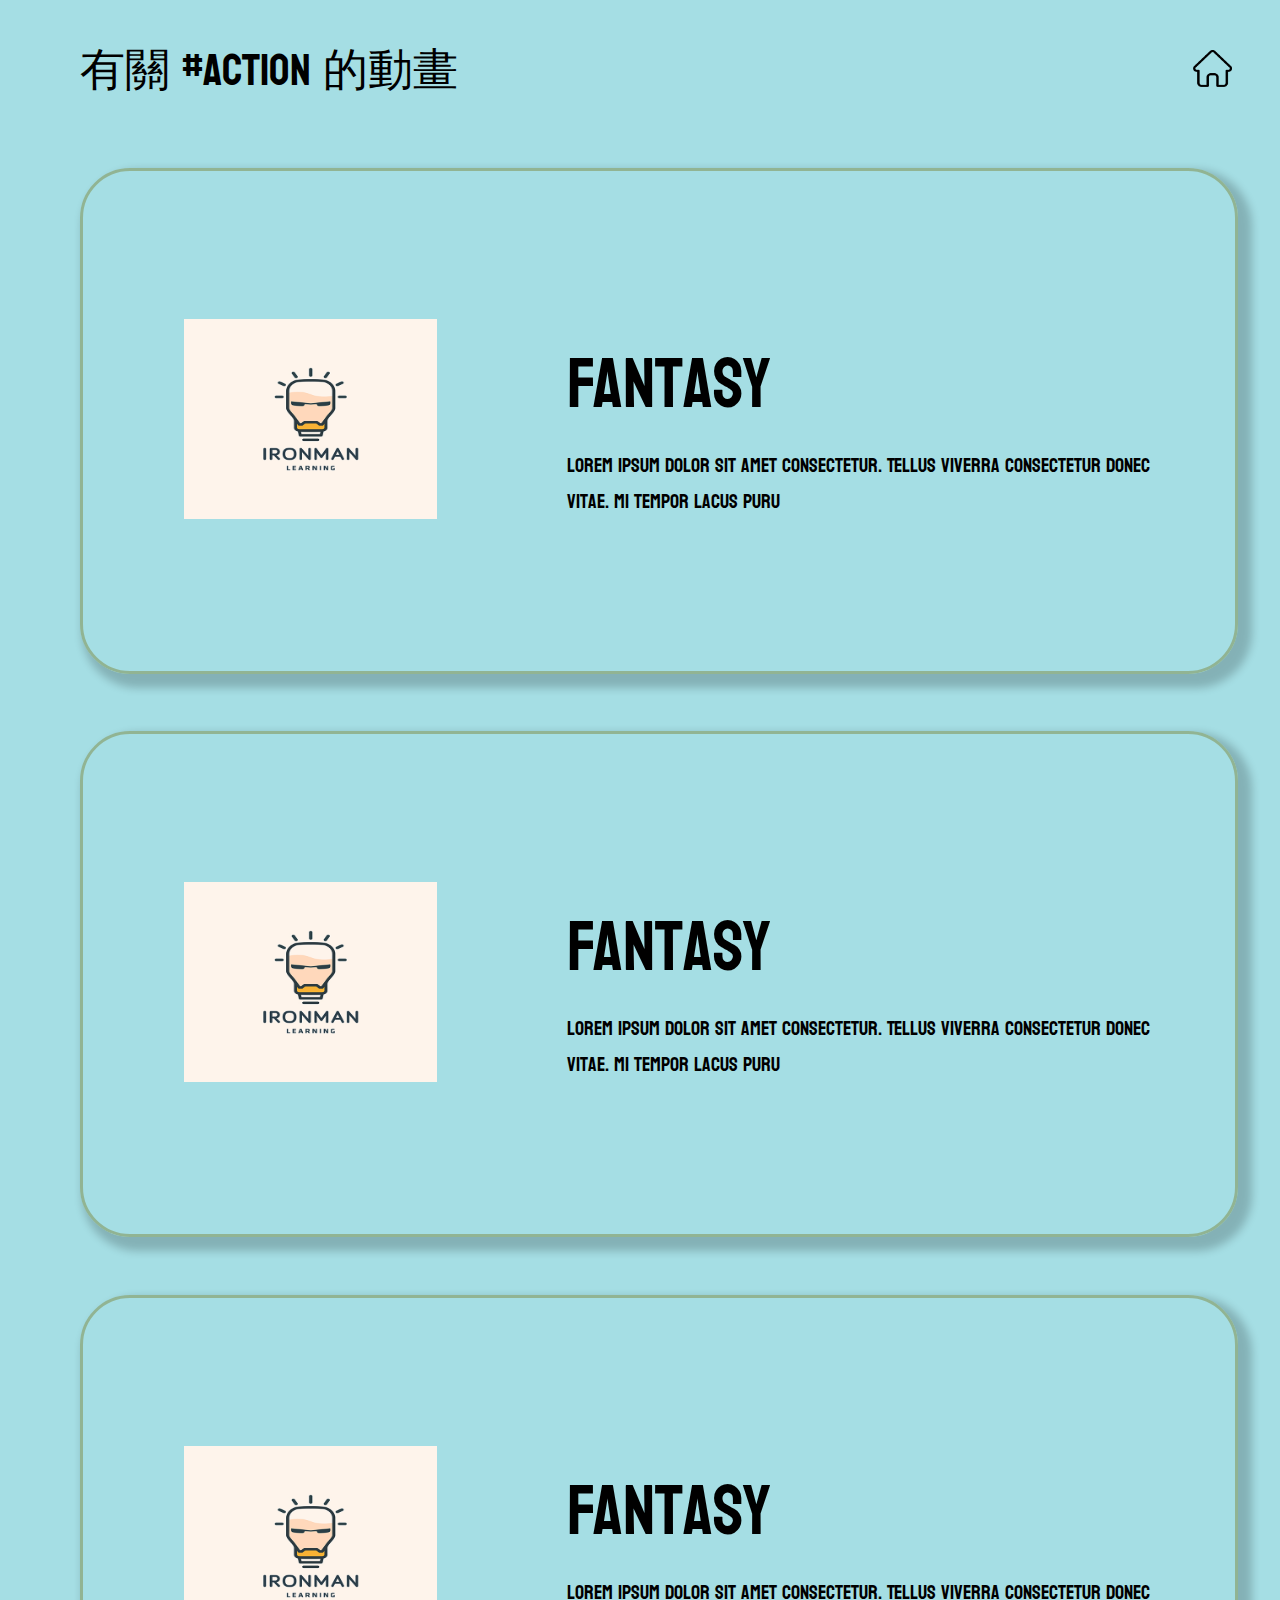
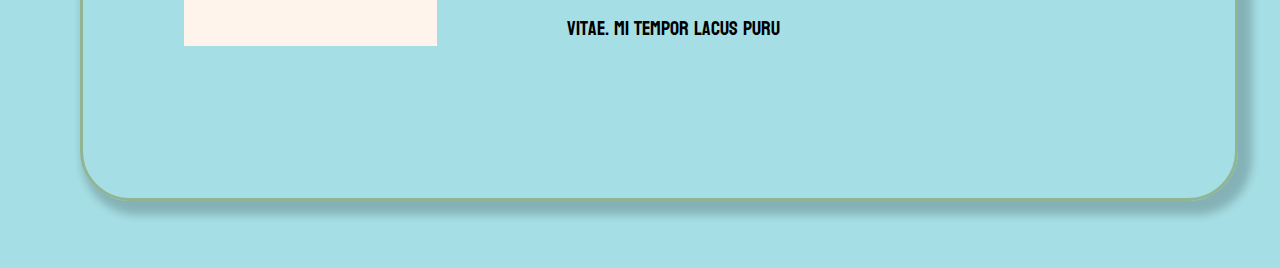
==== action/action.html @ 7a48757f "Add files via upload" ====
<!DOCTYPE html>
<html lang="en">
<head>
    <meta charset="UTF-8">
    <meta name="viewport" content="width=device-width, initial-scale=1.0">
    <link rel="stylesheet" href="https://fonts.googleapis.com/css?family=Bayon">
    <link rel="stylesheet" href="https://fonts.googleapis.com/css?family=Noto Sans">
    <link rel="stylesheet" href="action.css">
    <title>Document</title>
</head>
<body class ="container">
    <div class ="header">
        <div class="text">
            有關 #action 的動畫
        </div>
        <div >
            <a href="../index.html">
                <img
                src="../image/home.png"
                class ="pic"
                />
            </a>
        </div>
    </div>
    <div class ="body">
        <div class ="bodybody">
            <span>
                <img
                src="../image/test.jpg"
                class ="bodypic"
                />
            </span>
            <span class ="bodytxt">
                <a class ="title">
                    Fantasy
                </a>
                <a class ="content">
                    Lorem ipsum dolor sit amet consectetur. Tellus viverra consectetur donec vitae. 
                    Mi tempor lacus puru
                </a>
            </span>
        </div>
        <div class ="bodybody">
            <span>
                <img
                src="../image/test.jpg"
                class ="bodypic"
                />
            </span>
            <span class ="bodytxt">
                <a class ="title">
                    Fantasy
                </a>
                <a class ="content">
                    Lorem ipsum dolor sit amet consectetur. Tellus viverra consectetur donec vitae. 
                    Mi tempor lacus puru
                </a>
            </span>
        </div>
        <div class ="bodybody">
            <span>
                <img
                src="../image/test.jpg"
                class ="bodypic"
                />
            </span>
            <span class ="bodytxt">
                <a class ="title">
                    Fantasy
                </a>
                <a class ="content">
                    Lorem ipsum dolor sit amet consectetur. Tellus viverra consectetur donec vitae. 
                    Mi tempor lacus puru
                </a>
            </span>
        </div>
    </div>
    <!-- <div class ="footer" style="background-color:#9a1919">
    </div> -->
</body>
</html>
---- action/action.css ----
.container{
    margin:30px 80px 0px 80px;
    width:90%;
    background-color:#A5DEE4;
    /* justify-content: center;  
    align-items: center;       */
}

.header{
    height:80px; 
    width:100%; 
    display: flex;
    justify-content: space-between;  
    align-items: center; 
    .text{
        font-size:45px; 
        margin:0px 5% 0px 0px;
        font-family: bayon, monospace;
        height:54px; 
        width:35%;
        display: flex;
        justify-content: flex-start; 
        align-items: center; 
    }
    .pic{
        width: 39px; 
        height: 37px; 
    }
}
@media (max-width:1050px){
    .header{
        height:150px; 
        width:100%; 
        display: flex;
        justify-content: space-between; 
        align-items: center; 
        .text{
            font-size:45px; 
            margin:0px 5% 0px 0px;
            font-family: bayon, monospace;
            height:54px; 
            width:55%;
            display: flex;
            justify-content: flex-start; 
            align-items: center; 
        }
        .pic{
            width: 39px; 
            height: 37px; 
        }
    }
}

.body{
    height:1700px; 
    width:100%; 
    justify-content: center;  
    align-items: center; 
}
@media (max-width:1200px){
    .body{
        height:2300px; 
        width:100%; 
        justify-content: center;  
        align-items: center; 
    }
}

.bodybody{
    height:500px; 
    width:100%; 
    display: flex;
    justify-content: space-around;  
    align-items: center; 
    margin:5% 0px 0px 0px;
    border-radius:50px;
    border:3px solid #91B493;
    box-shadow: 8px 8px 8px 6px rgba(0, 0, 0, 0.2);
    .bodypic{
        width: 253.2px; 
        height: 200px;
        margin:0px 20% 0px 40%;
    } 
    .bodytxt{
        display: flex;
        flex-wrap:wrap;
        flex-direction: column;
        justify-content: center;  
        align-items: space-around; 
        margin:0px 5% 0px 20%;
    }
}

.title{
    font-size:70px;
    font-family:'Bayon' ;
    color:#000000;
}

.content{
    font-size:20px;
    font-family:'Bayon' ;
    color:#000000;
}

@media (max-width:1200px){
    .bodybody{
        height:700px; 
        width:100%; 
        justify-content: center;  
        align-items: center; 
    }
}

.bodycontent{
    height:450px; 
    margin:0px 0px 40px 0px;
    width:100%; 
    display: flex;
    justify-content: flex-start;  
    align-items: center; 
    
}

@media (max-width:1200px){
    .bodycontent{
        height:850px; 
        margin:0px 0px 20px 0px;
        width:100%; 
        display: flex;
        justify-content: flex-start;   
        align-items: center; 
        .title{
            justify-content: center;  
            align-items: center; 
        }
    }
    .bodypic{
        justify-content: center;  
        align-items: center; 
        width: 317px; 
        height:213px;
        margin:0px 0px 0px 4%;
    } 
}

.footer{
    height:495px; 
    width:100%; 
    justify-content: center;  
    align-items: center; 
}
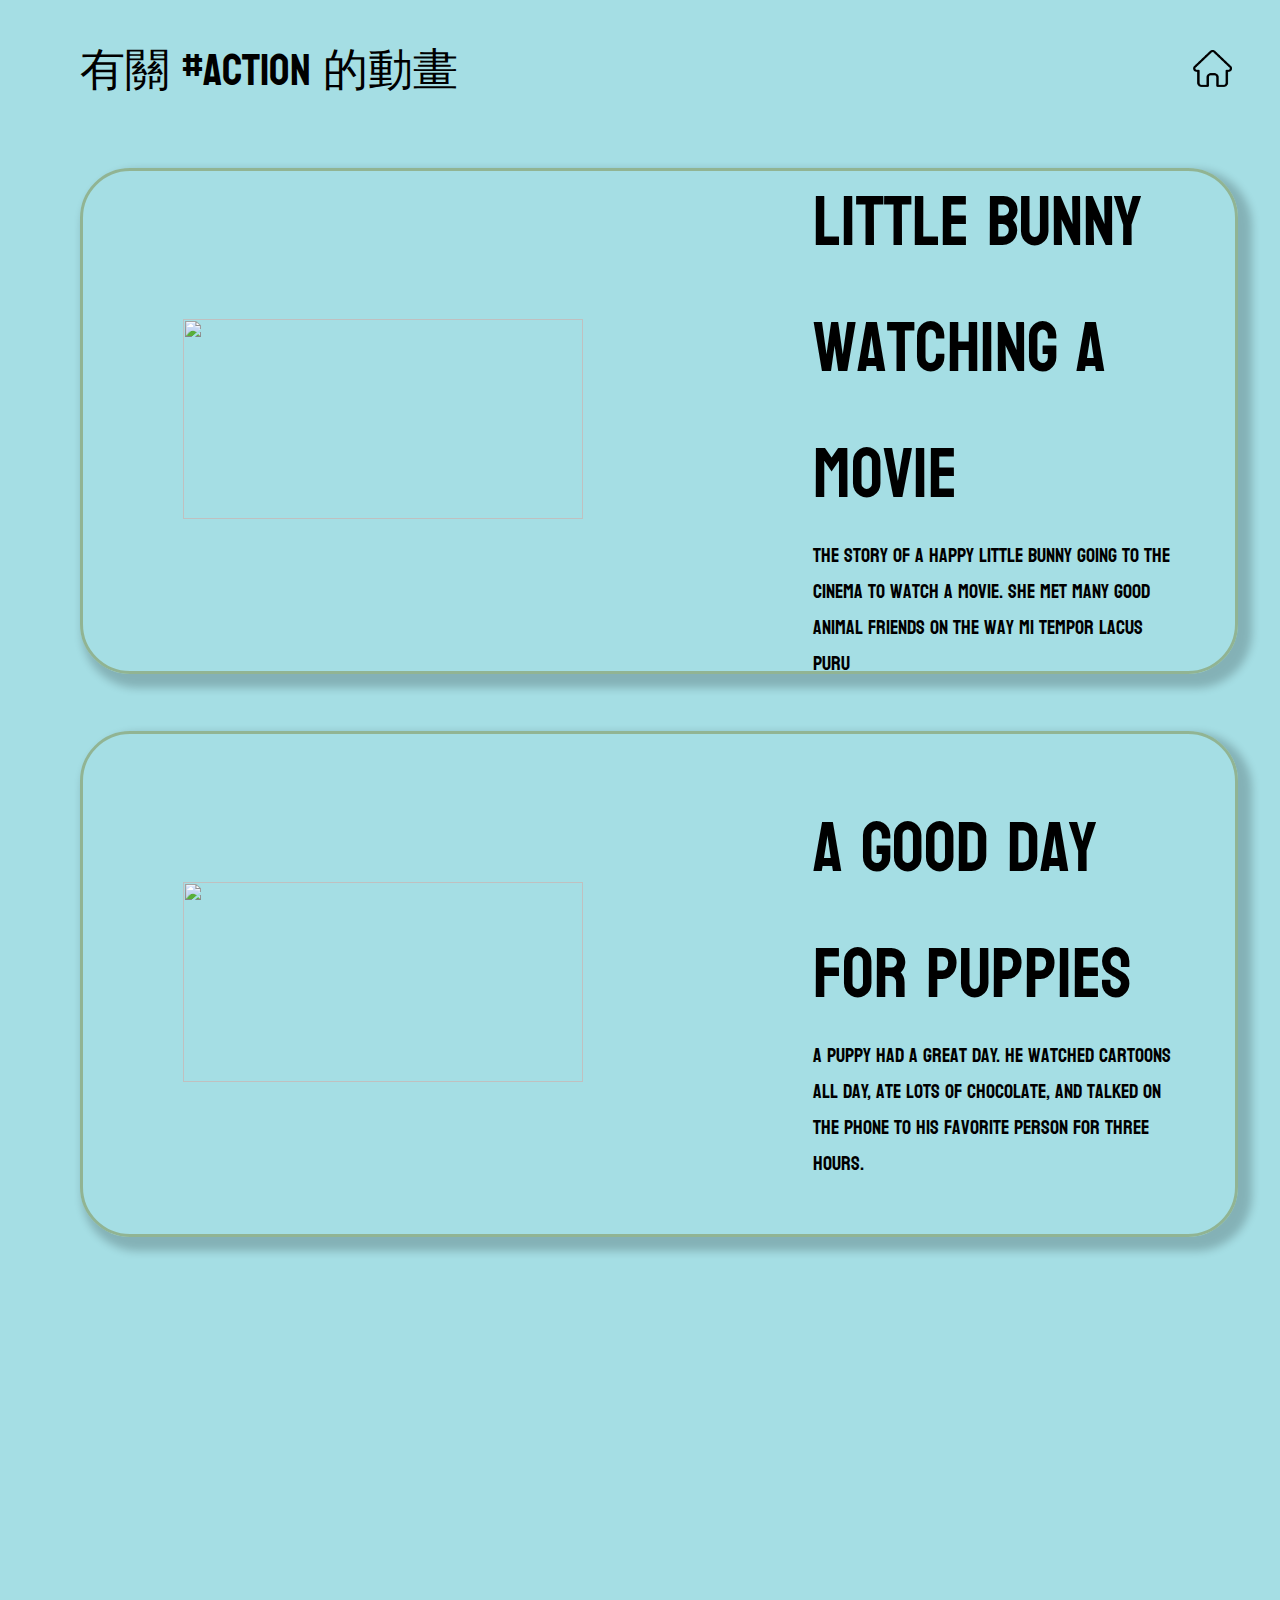
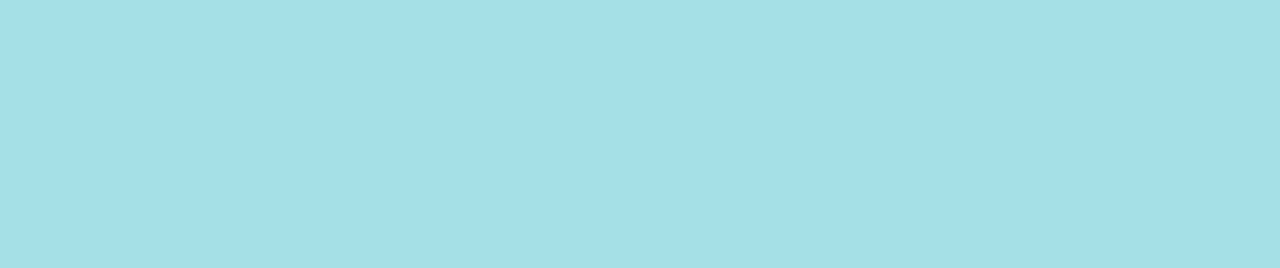
==== commit 45723e5d: "Update action.html" ====
--- a/action/action.html
+++ b/action/action.html
@@ -26,51 +26,36 @@
         <div class ="bodybody">
             <span>
                 <img
-                src="../image/test.jpg"
+                src="../image/act1.jpg"
+                style= "width: 400px; height: 200px; margin:0px 0px 0px 100px;"
                 class ="bodypic"
                 />
             </span>
             <span class ="bodytxt">
                 <a class ="title">
-                    Fantasy
+                    Little bunny watching a movie
                 </a>
                 <a class ="content">
-                    Lorem ipsum dolor sit amet consectetur. Tellus viverra consectetur donec vitae. 
+                    The story of a happy little bunny going to the cinema to watch a movie. She met many good animal friends on the way
                     Mi tempor lacus puru
                 </a>
             </span>
         </div>
+        
         <div class ="bodybody">
             <span>
                 <img
-                src="../image/test.jpg"
+                src="../image/act2.jpg"
+              style= "width: 400px; height: 200px; margin:0px 0px 0px 100px;"
                 class ="bodypic"
                 />
             </span>
             <span class ="bodytxt">
                 <a class ="title">
-                    Fantasy
+                    A good day for puppies
                 </a>
                 <a class ="content">
-                    Lorem ipsum dolor sit amet consectetur. Tellus viverra consectetur donec vitae. 
-                    Mi tempor lacus puru
-                </a>
-            </span>
-        </div>
-        <div class ="bodybody">
-            <span>
-                <img
-                src="../image/test.jpg"
-                class ="bodypic"
-                />
-            </span>
-            <span class ="bodytxt">
-                <a class ="title">
-                    Fantasy
-                </a>
-                <a class ="content">
-                    Lorem ipsum dolor sit amet consectetur. Tellus viverra consectetur donec vitae. 
-                    Mi tempor lacus puru
+                    A puppy had a great day. He watched cartoons all day, ate lots of chocolate, and talked on the phone to his favorite person for three hours.
                 </a>
             </span>
         </div>
@@ -78,4 +63,4 @@
     <!-- <div class ="footer" style="background-color:#9a1919">
     </div> -->
 </body>
-</html>+</html>
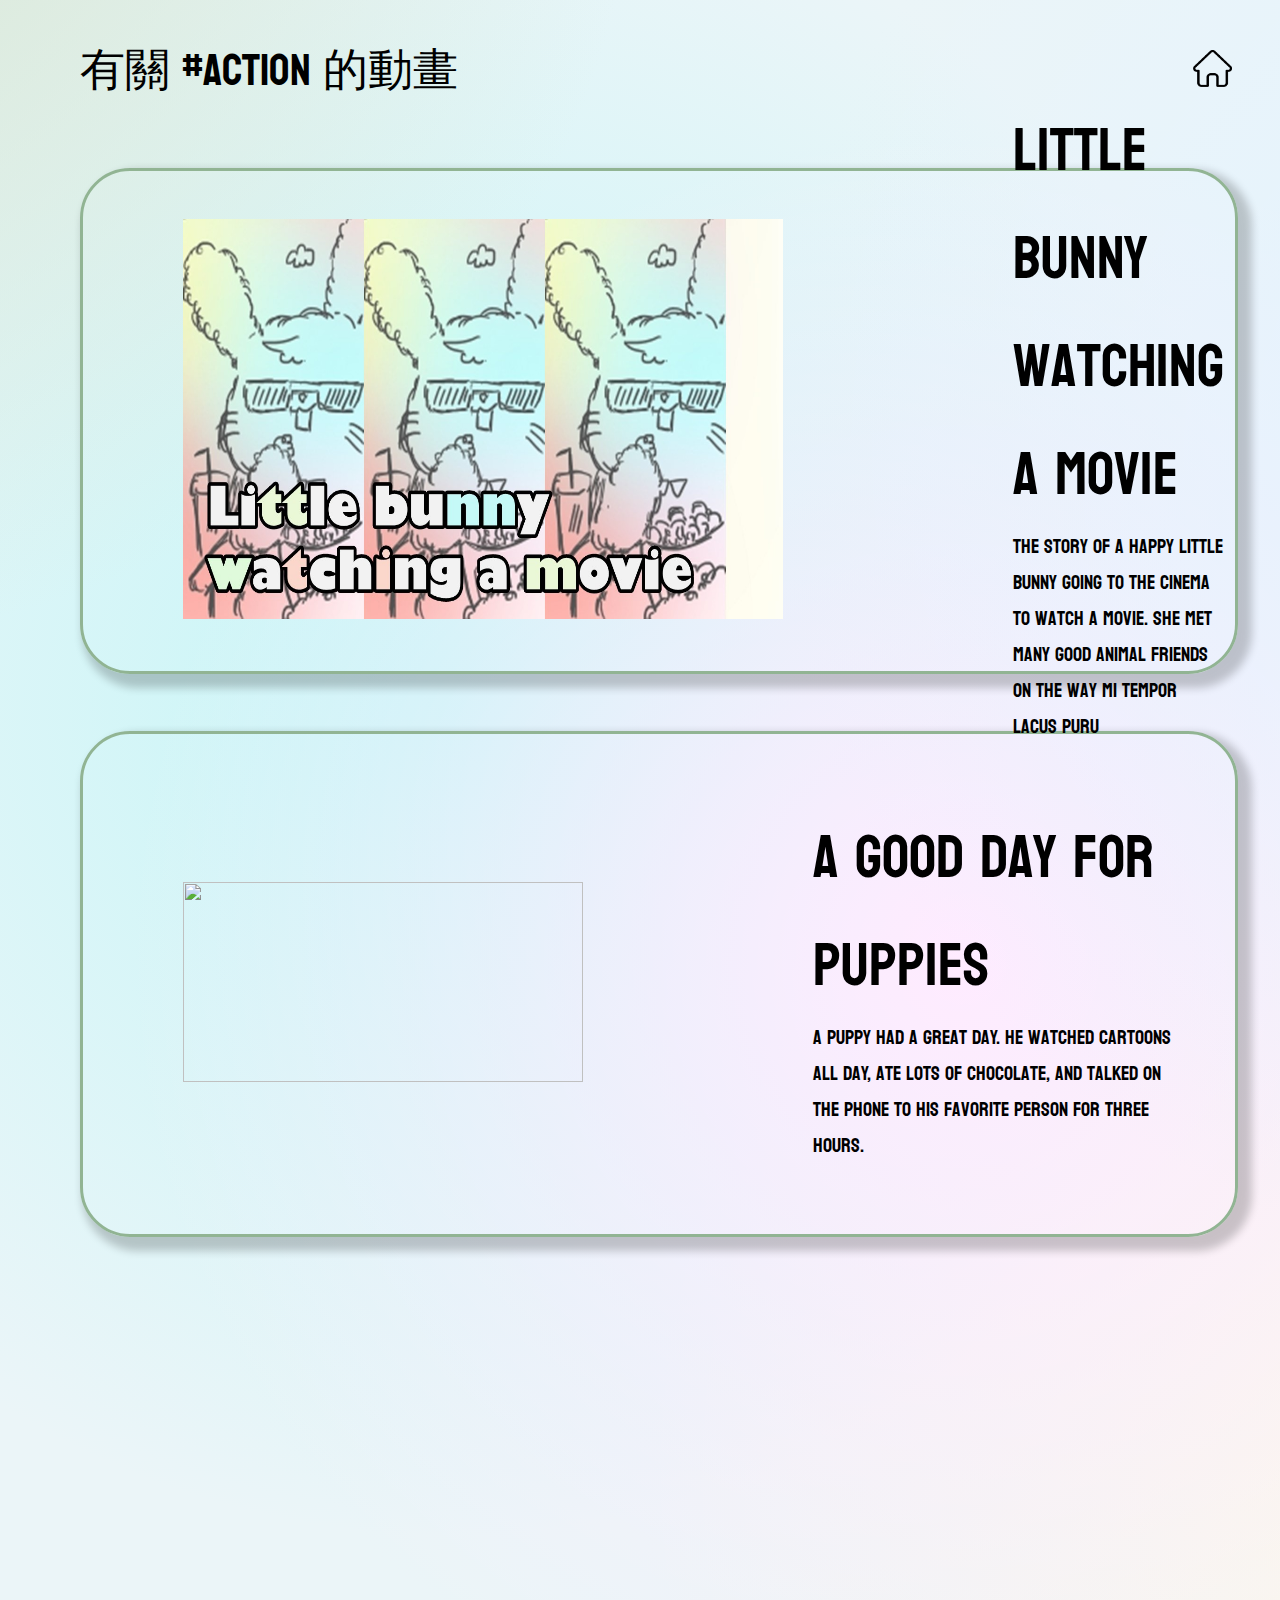
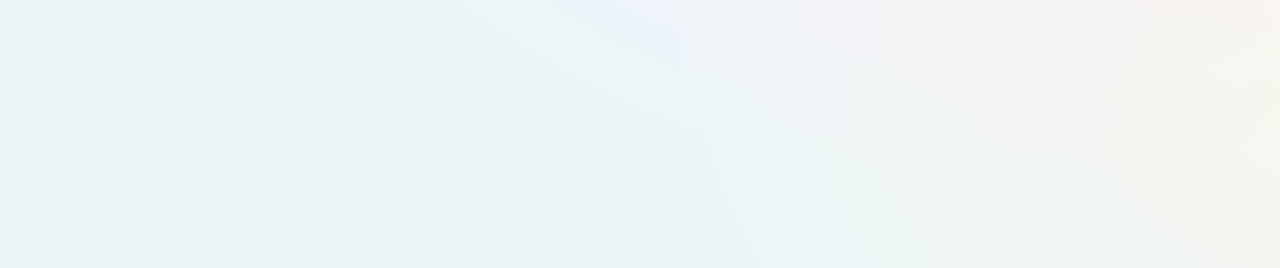
==== commit 27a72405: "Update action.html" ====
--- a/action/action.html
+++ b/action/action.html
@@ -27,7 +27,7 @@
             <span>
                 <img
                 src="../image/act1.jpg"
-                style= "width: 400px; height: 200px; margin:0px 0px 0px 100px;"
+                style= "width: 600px; height: 400px; margin:0px 0px 0px 100px;"
                 class ="bodypic"
                 />
             </span>
--- a/action/action.css
+++ b/action/action.css
@@ -2,9 +2,64 @@
     margin:30px 80px 0px 80px;
     width:90%;
     background-color:#A5DEE4;
+    background-color:#ebf5f8;
+  background-image:
+    radial-gradient(closest-side, rgba(215, 231, 212, 1), rgba(215, 231, 212, 0)),
+    radial-gradient(closest-side, rgba(227, 242, 255, 1), rgba(227, 242, 255, 0)),
+    radial-gradient(closest-side, rgba(255, 235, 255, 1), rgba(255, 235, 255, 0)),
+     radial-gradient(closest-side, rgba(198, 246, 247, 1), rgba(198, 246, 247, 0)),
+     radial-gradient(closest-side, rgba(253, 248, 234, 1), rgba(253, 248, 234, 0));
+  background-size:
+    130vmax 130vmax;
+    80vmax 80vmax;
+    90vmax 90vmax;
+    100vmax 110vmax;
+    80vmax 80vmax;
+  background-position:
+    -80vmax -80vmax,
+    60vmax -30vmax,
+    10vmax 10vmax,
+    -30vmax -10vmax,
+    50vmax 50vmax;
+   background-repeat: no-repeat;
+ animation: 3s movement linear infinite;
+   
     /* justify-content: center;  
+    align-items: center;   */
+}
+
+@keyframes movement {
+  0%, 100%{
+     background-size:
+    130vmax 130vmax;
+    80vmax 80vmax;
+    90vmax 90vmax;
+    100vmax 110vmax;
+    80vmax 80vmax;
+  background-position:
+    -80vmax -80vmax,
+    60vmax -30vmax,
+    10vmax 10vmax,
+    -30vmax -10vmax,
+    50vmax 50vmax;
+  }
+  
+  25%{
+    background-size:
+    100vmax 100vmax;
+    90vmax 90vmax;
+    100vmax 100vmax;
+    90vmax 90vmax;
+    60vmax 60vmax;
+  background-position:
+    -60vmax -90vmax,
+    50vmax -40vmax,
+    0vmax -20vmax,
+    -40vmax -20vmax,
+    40vmax 60vmax;
+}}/* justify-content: center;  
     align-items: center;       */
-}
+
 
 .header{
     height:80px; 
@@ -92,7 +147,7 @@
 }
 
 .title{
-    font-size:70px;
+    font-size:60px;
     font-family:'Bayon' ;
     color:#000000;
 }
@@ -149,4 +204,4 @@
     width:100%; 
     justify-content: center;  
     align-items: center; 
-}+}
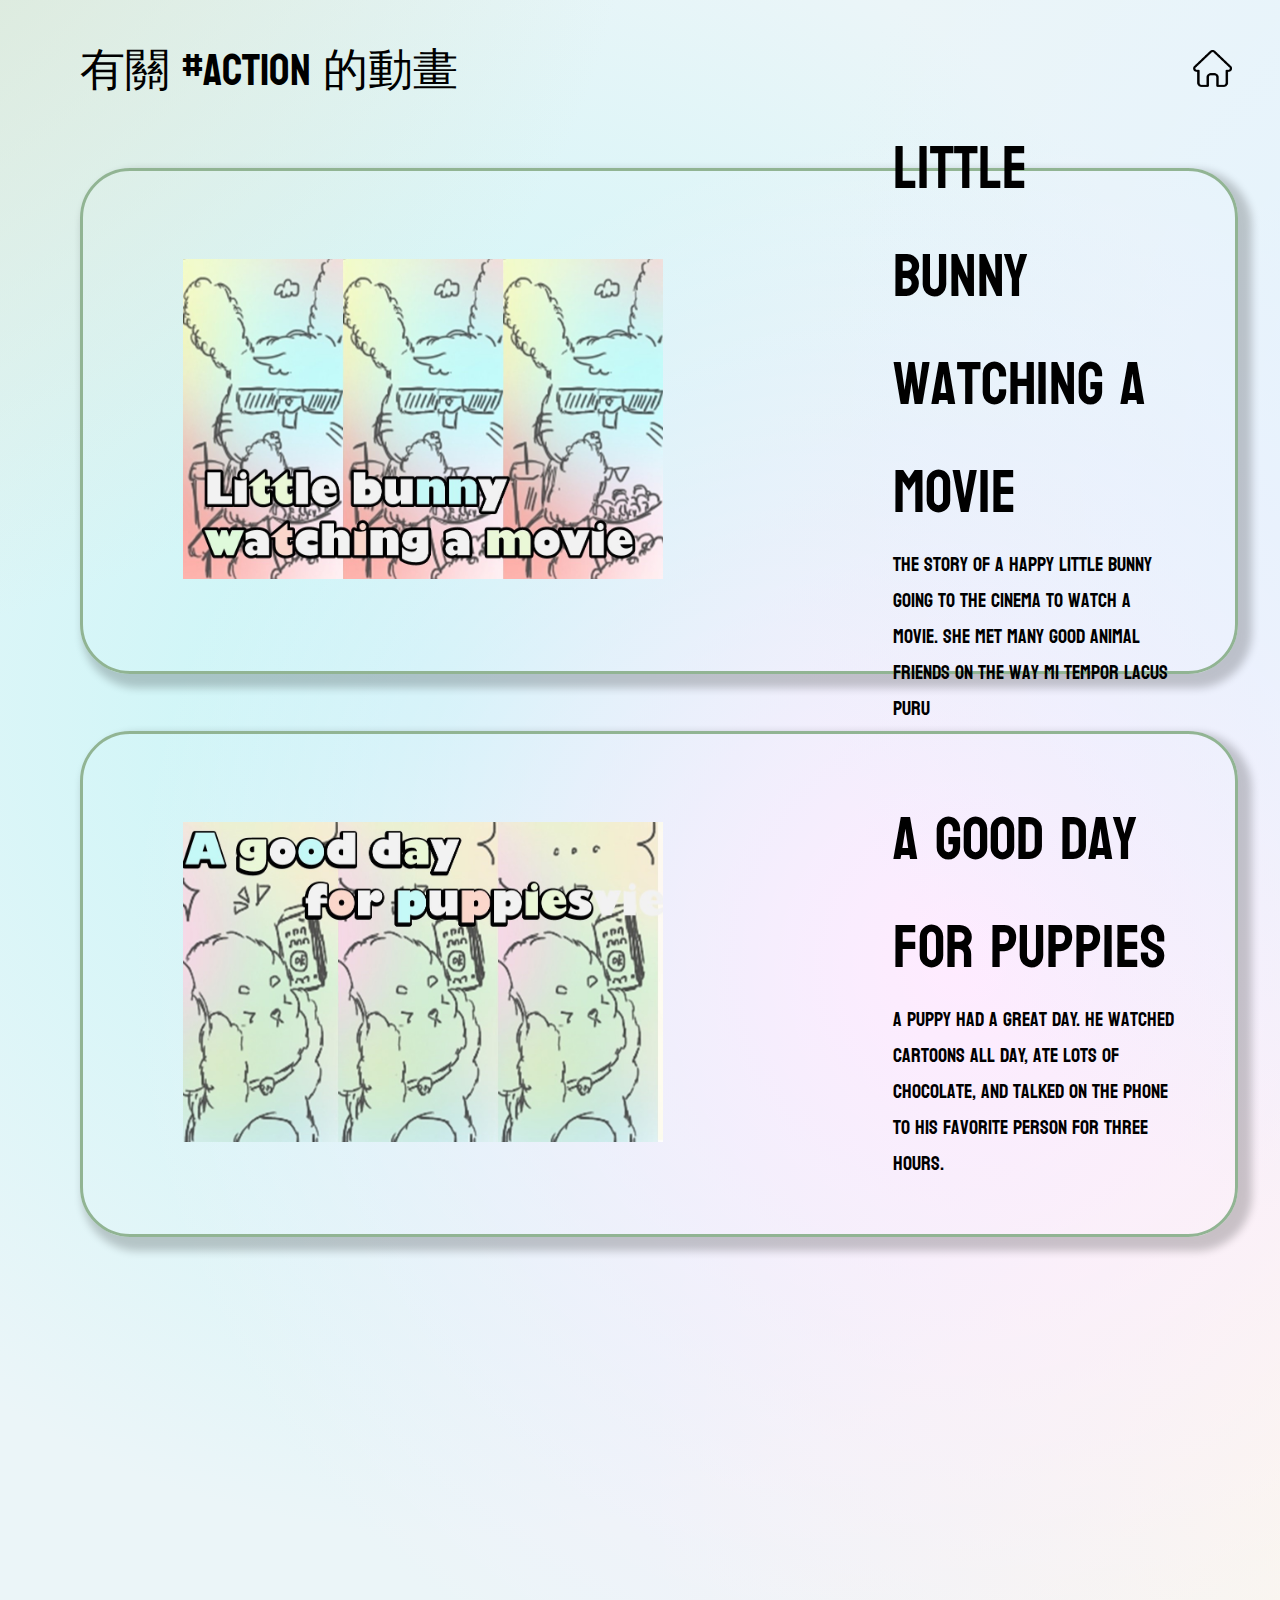
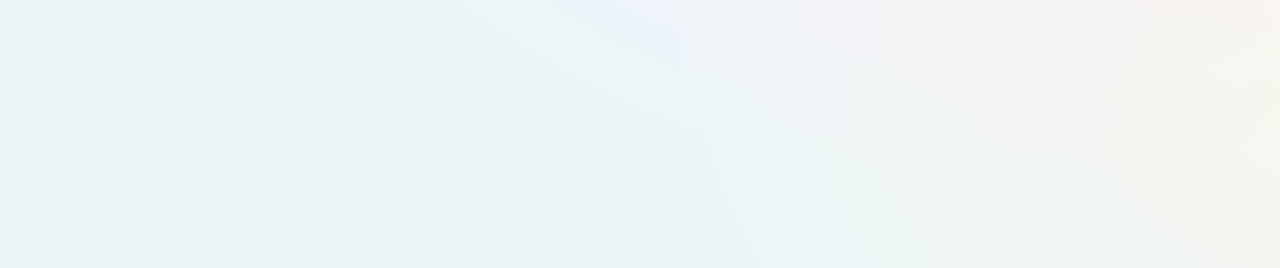
==== commit 010d8311: "Update action.html" ====
--- a/action/action.html
+++ b/action/action.html
@@ -27,7 +27,7 @@
             <span>
                 <img
                 src="../image/act1.jpg"
-                style= "width: 600px; height: 400px; margin:0px 0px 0px 100px;"
+                style= "width: 480px; height: 320px; margin:0px 0px 0px 100px;"
                 class ="bodypic"
                 />
             </span>
@@ -46,7 +46,7 @@
             <span>
                 <img
                 src="../image/act2.jpg"
-              style= "width: 400px; height: 200px; margin:0px 0px 0px 100px;"
+              style= "width: 480px; height: 320px; margin:0px 0px 0px 100px;"
                 class ="bodypic"
                 />
             </span>
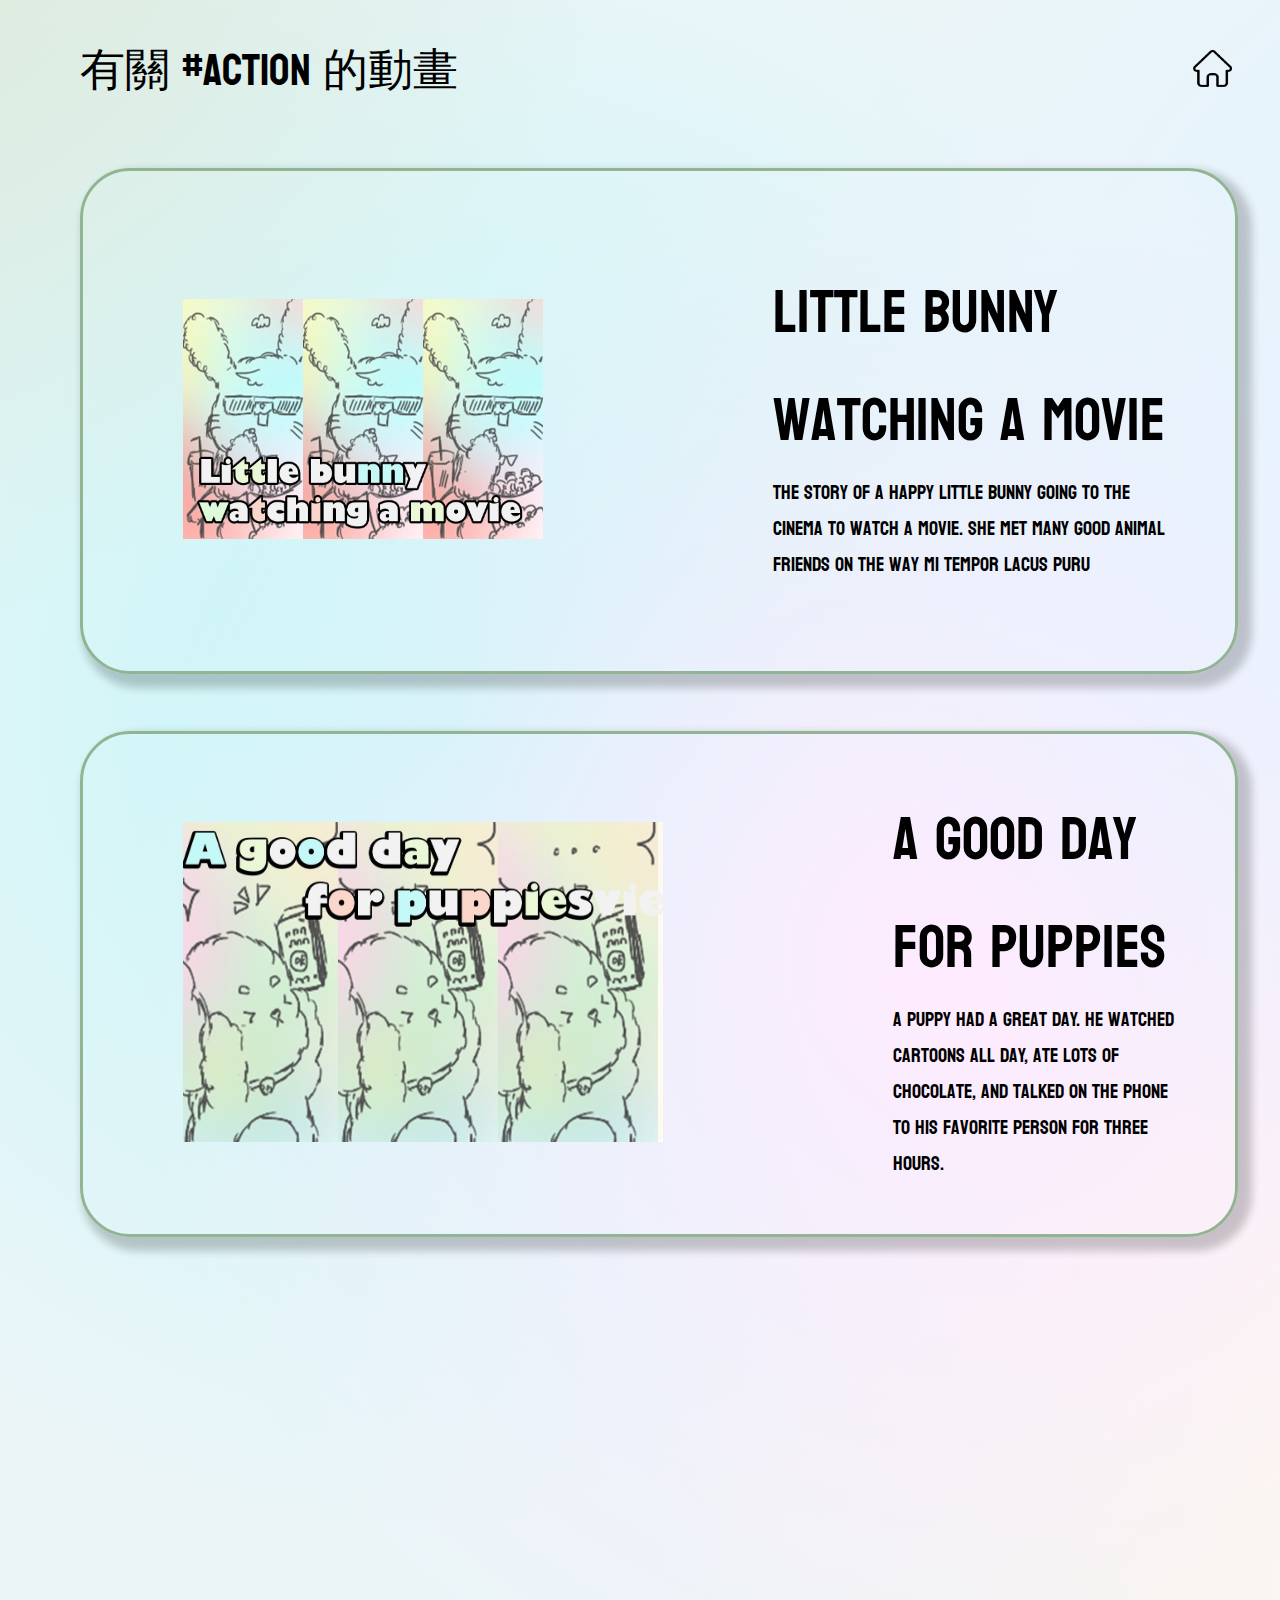
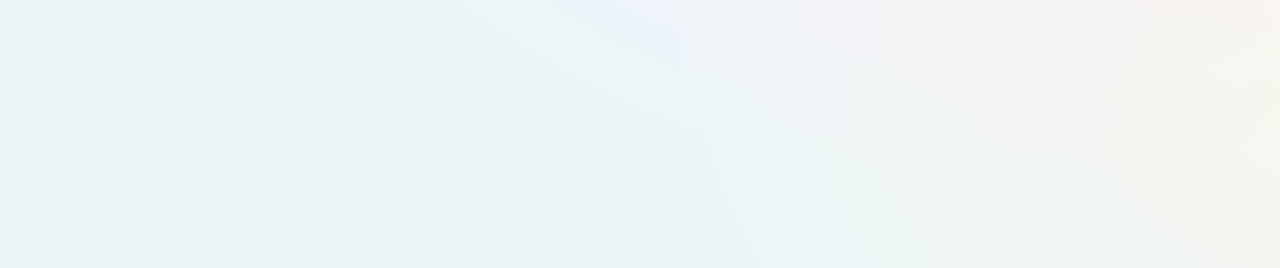
==== commit ab1384cb: "Update action.html" ====
--- a/action/action.html
+++ b/action/action.html
@@ -27,7 +27,7 @@
             <span>
                 <img
                 src="../image/act1.jpg"
-                style= "width: 480px; height: 320px; margin:0px 0px 0px 100px;"
+                style= "width: 360px; height: 240px; margin:0px 0px 0px 100px;"
                 class ="bodypic"
                 />
             </span>
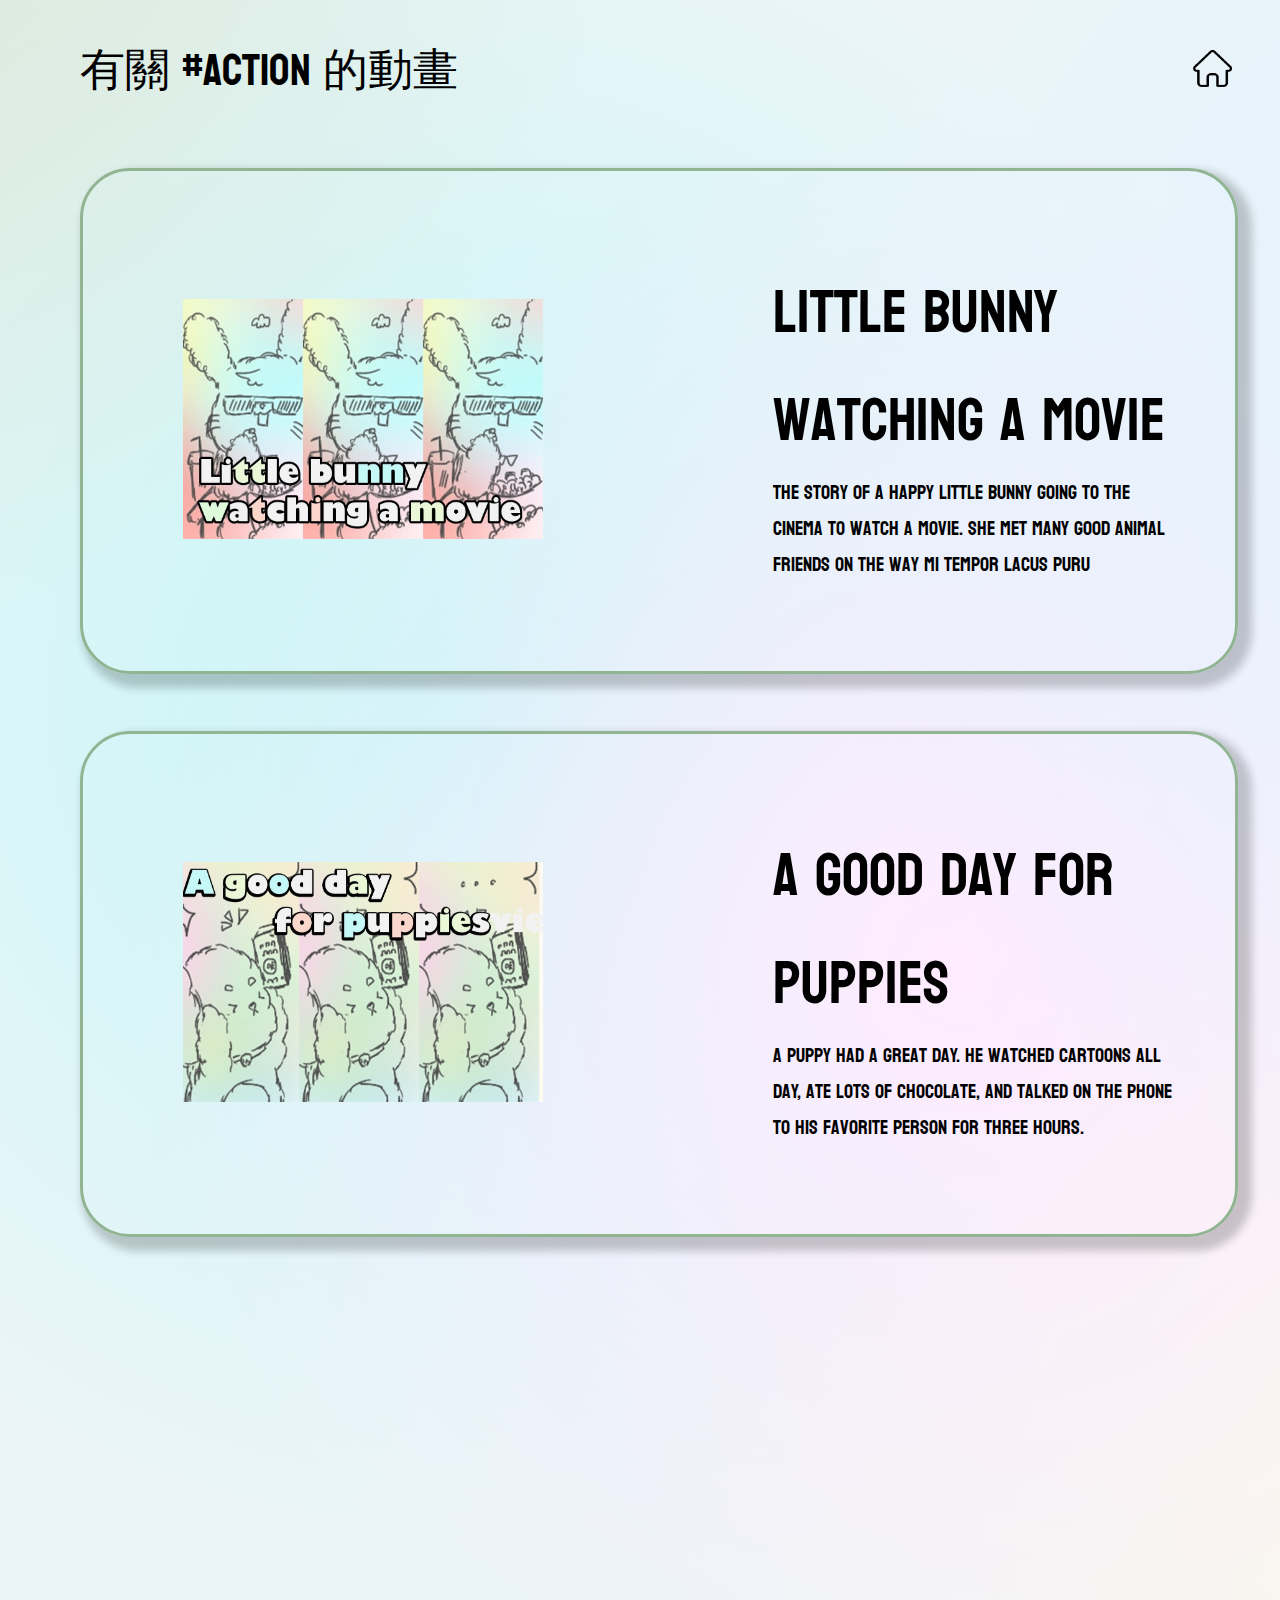
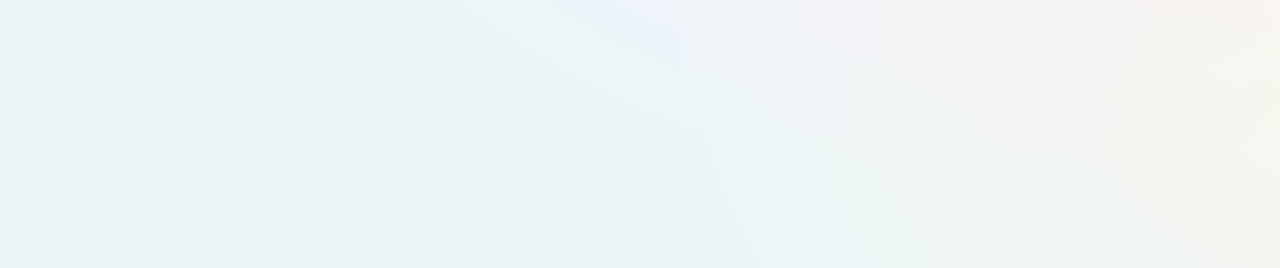
==== commit b7cb8a66: "Update action.html" ====
--- a/action/action.html
+++ b/action/action.html
@@ -46,7 +46,7 @@
             <span>
                 <img
                 src="../image/act2.jpg"
-              style= "width: 480px; height: 320px; margin:0px 0px 0px 100px;"
+              style= "width: 360px; height: 240px; margin:0px 0px 0px 100px;"
                 class ="bodypic"
                 />
             </span>
